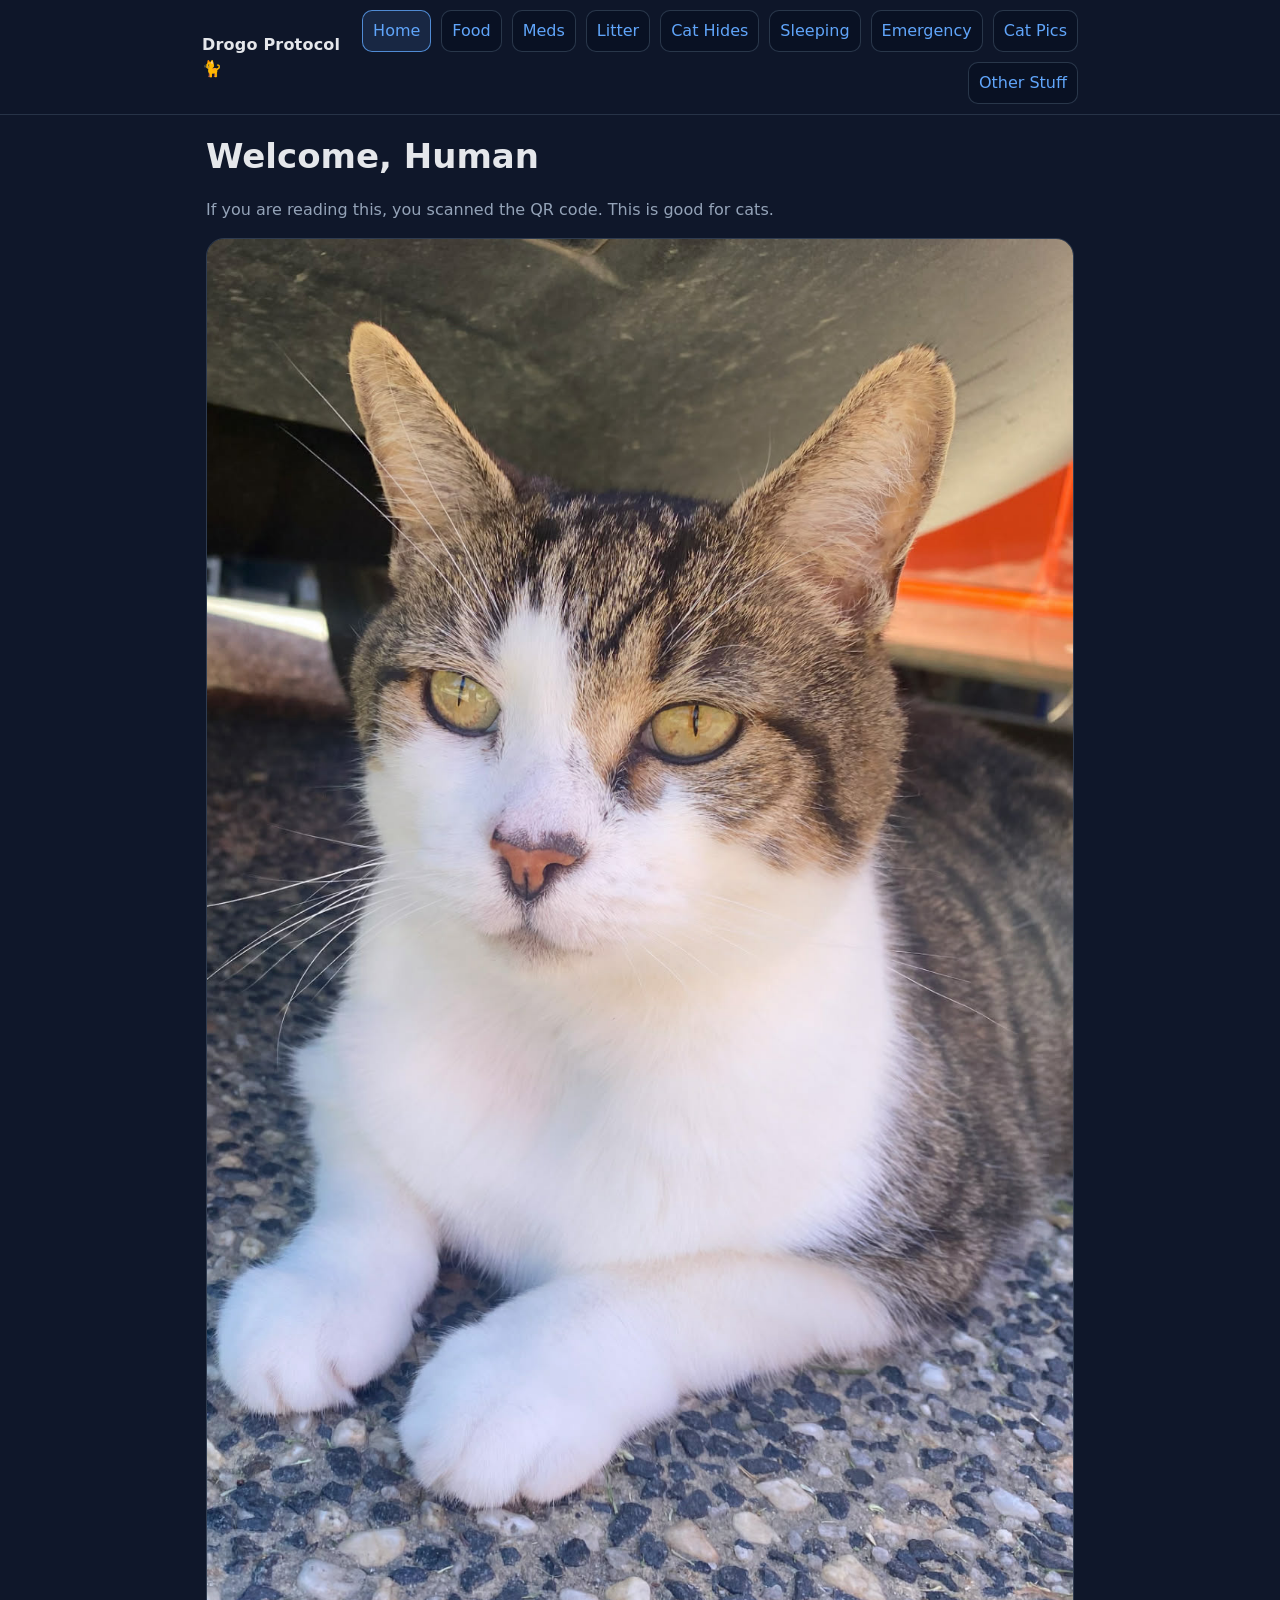
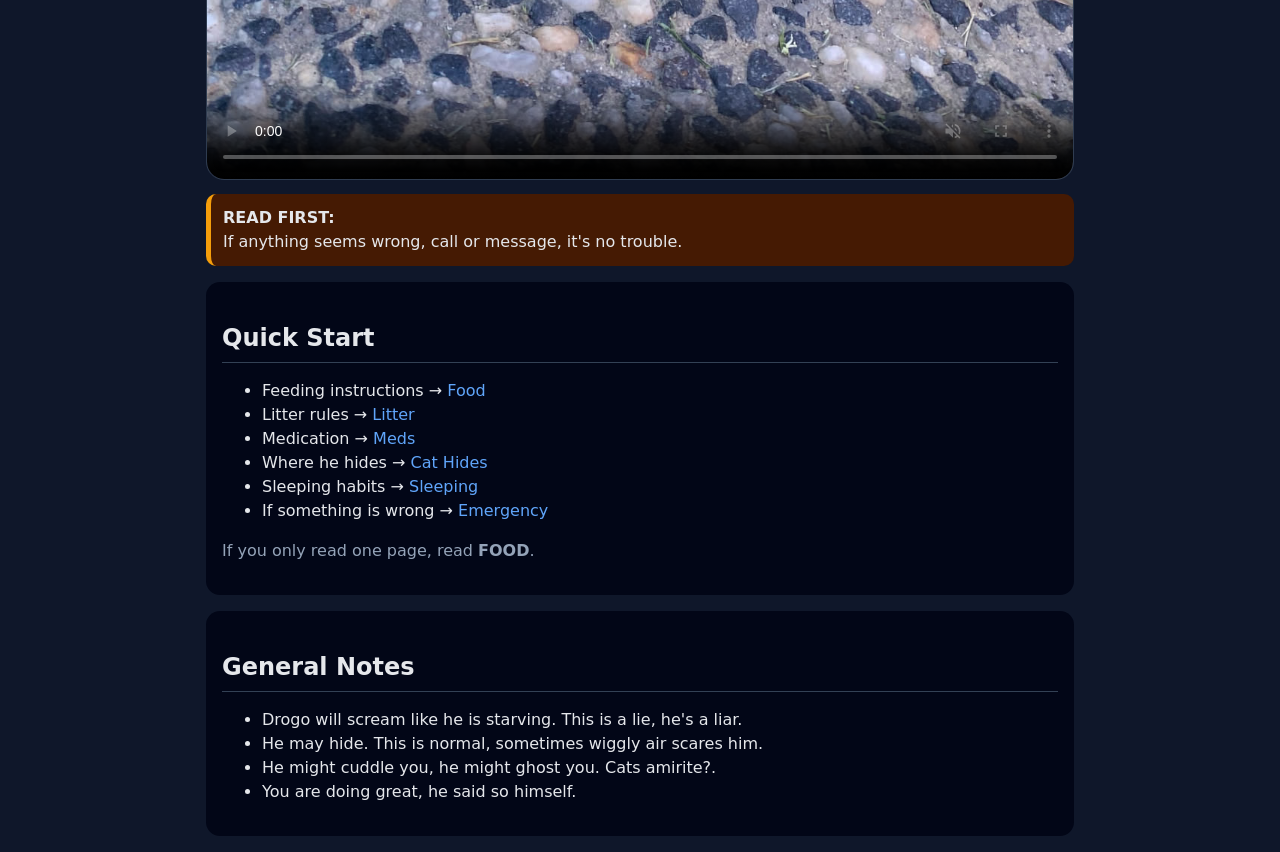
==== index.html @ e3fcbd88 "Initial site" ====
<!doctype html>
<html lang="en">
<head>
  <meta charset="utf-8">
  <title>Drogo Protocol 🐈</title>
  <meta name="viewport" content="width=device-width, initial-scale=1">

  <link rel="stylesheet" href="/assets/style.css">
</head>

<body>

  <!-- Navigation -->
  <div class="navwrap">
    <nav class="nav">
      <div class="brand">Drogo Protocol 🐈</div>
      <div class="menu">
        <a class="active" href="/">Home</a>
        <a href="/food/">Food</a>
        <a href="/meds/">Meds</a>
        <a href="/litter/">Litter</a>
        <a href="/cat-hides/">Cat Hides</a>
        <a href="/sleeping/">Sleeping</a>
        <a href="/emergency/">Emergency</a>
        <a href="/cat-pics/">Cat Pics</a>
        <a href="/other-stuff/">Other Stuff</a>
      </div>
    </nav>
  </div>

  <!-- Page content -->
  <div class="container">

    <h1>Welcome, Human</h1>
    <p class="muted">
      If you are reading this, you scanned the QR code.  
      This is good for cats.
    </p>

    <!-- Landing video -->
    <div class="heroVideo">
      <video
        controls
        playsinline
        muted
        autoplay
        loop
        preload="metadata"
        poster="/assets/drogo-poster.jpg">
        <source src="/assets/drogo.mp4" type="video/mp4">
        Your browser does not support the video tag.
      </video>
    </div>

    <!-- Read first -->
    <div class="warning">
      <strong>READ FIRST:</strong><br>
      If anything seems wrong, call or message, it's no trouble.
    </div>

    <!-- Quick start -->
    <div class="card">
      <h2>Quick Start</h2>
      <ul>
        <li>Feeding instructions → <a href="/food/">Food</a></li>
        <li>Litter rules → <a href="/litter/">Litter</a></li>
        <li>Medication → <a href="/meds/">Meds</a></li>
        <li>Where he hides → <a href="/cat-hides/">Cat Hides</a></li>
        <li>Sleeping habits → <a href="/sleeping/">Sleeping</a></li>
        <li>If something is wrong → <a href="/emergency/">Emergency</a></li>
      </ul>
      <p class="muted">
        If you only read one page, read <strong>FOOD</strong>.
      </p>
    </div>

    <!-- Tone / flavour -->
    <div class="card">
      <h2>General Notes</h2>
      <ul>
        <li>Drogo will scream like he is starving. This is a lie, he's a liar.</li>
        <li>He may hide. This is normal, sometimes wiggly air scares him.</li>
        <li>He might cuddle you, he might ghost you. Cats amirite?.</li>
        <li>You are doing great, he said so himself.</li>
      </ul>
    </div>

  </div>

</body>
</html>
---- assets/style.css ----
:root{
  --bg:#0f172a; --card:#020617; --text:#e5e7eb; --muted:#94a3b8;
  --line:#334155; --accent:#60a5fa; --warn:#f59e0b; --danger:#ef4444;
  --radius:14px;
}
*{box-sizing:border-box}
body{margin:0;font-family:system-ui,-apple-system,BlinkMacSystemFont,"Segoe UI",sans-serif;background:var(--bg);color:var(--text);line-height:1.5}
a{color:var(--accent);text-decoration:none}
a:hover{text-decoration:underline}
.container{max-width:900px;margin:auto;padding:16px}
.card{background:var(--card);border-radius:var(--radius);padding:16px;margin-top:16px}
h1{font-size:clamp(22px,4vw,34px);margin:0 0 6px}
h2{margin:22px 0 8px;border-bottom:1px solid var(--line);padding-bottom:6px}
.muted{color:var(--muted)}
.warning{background:#451a03;border-left:5px solid var(--warn);padding:12px;border-radius:10px;margin-top:14px}
.danger{background:#450a0a;border-left:5px solid var(--danger);padding:12px;border-radius:10px;margin-top:14px}

/* Nav */
.navwrap{position:sticky;top:0;z-index:50;background:rgba(15,23,42,.92);backdrop-filter:blur(8px);border-bottom:1px solid rgba(51,65,85,.7)}
.nav{max-width:900px;margin:auto;padding:10px 12px;display:flex;align-items:center;justify-content:space-between;gap:10px}
.brand{font-weight:800;letter-spacing:.2px}
.menu{display:flex;gap:10px;flex-wrap:wrap;justify-content:flex-end}
.menu a{padding:8px 10px;border-radius:10px;border:1px solid rgba(51,65,85,.8);background:rgba(2,6,23,.25)}
.menu a.active{border-color:rgba(96,165,250,.8);background:rgba(96,165,250,.12)}

/* Video */
.heroVideo{margin-top:14px;border-radius:18px;overflow:hidden;border:1px solid rgba(51,65,85,.9)}
.heroVideo video{width:100%;height:auto;display:block}
.small{font-size:.9em}
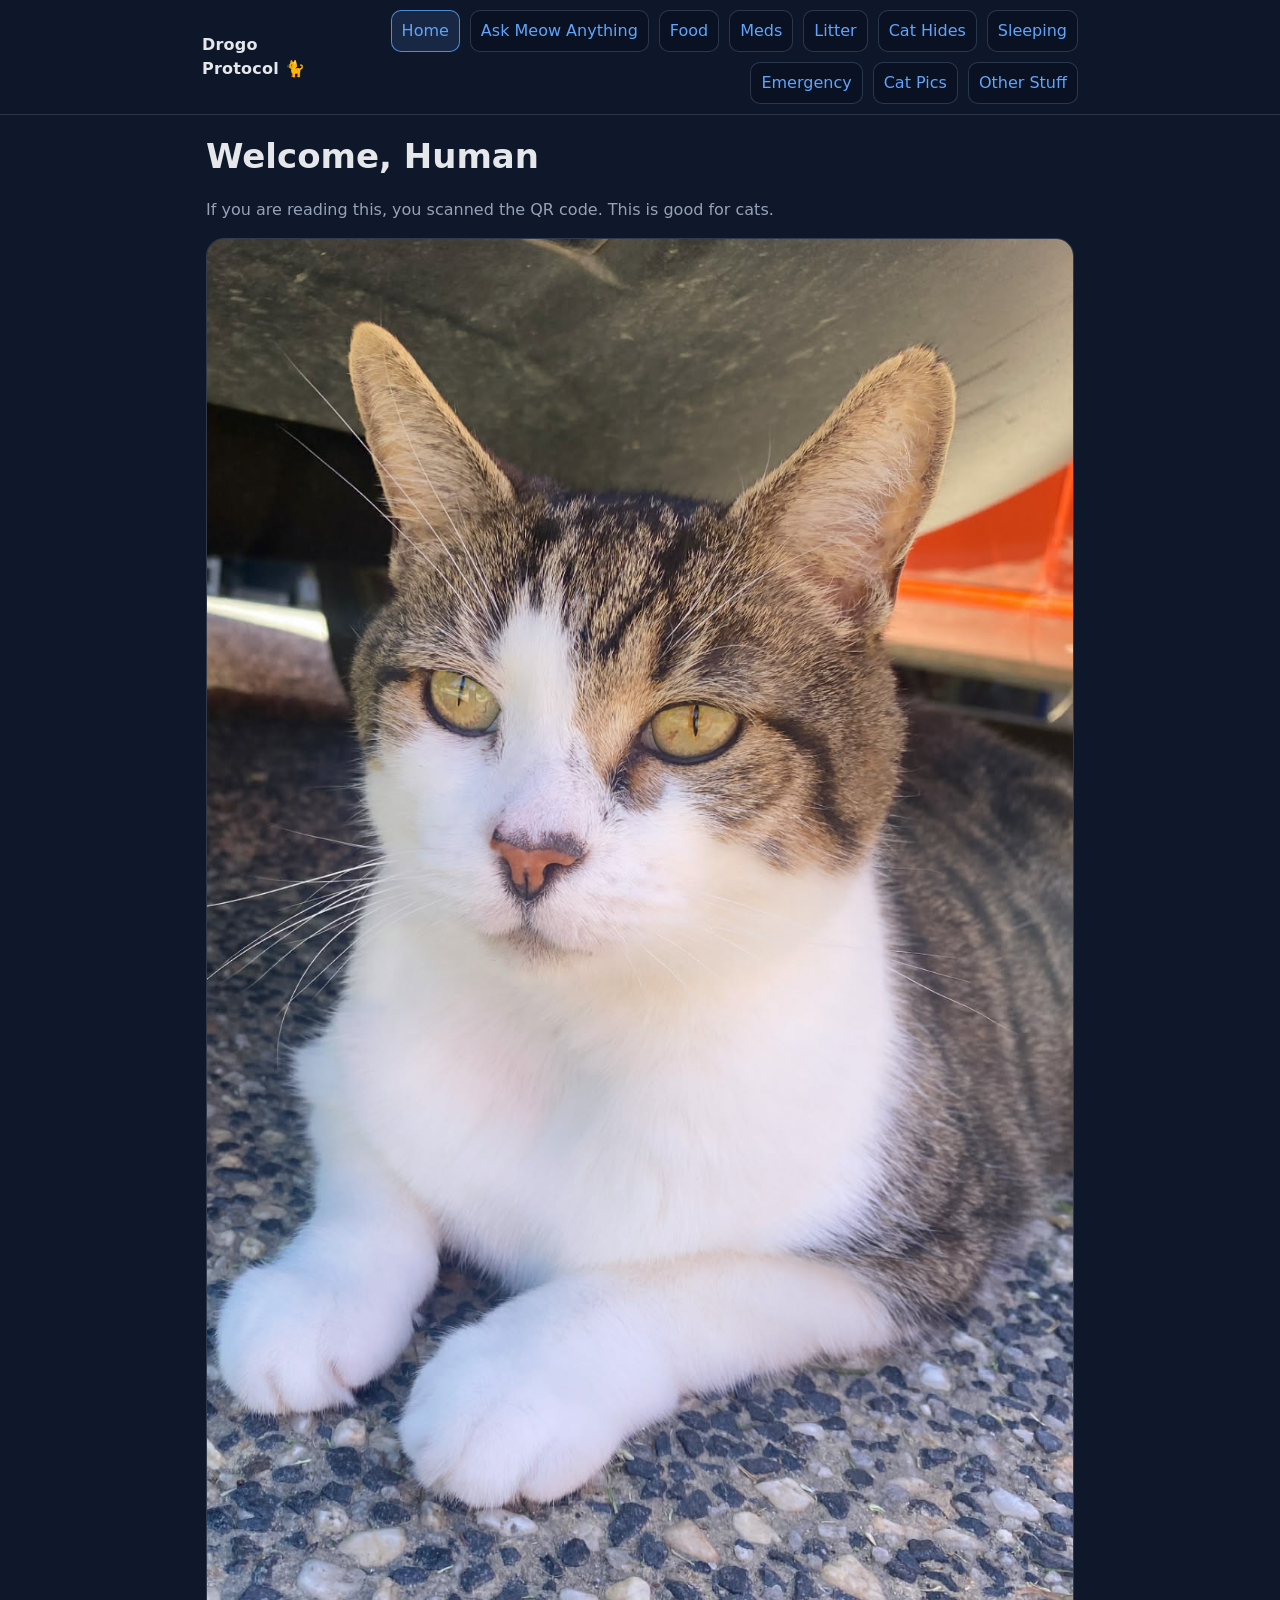
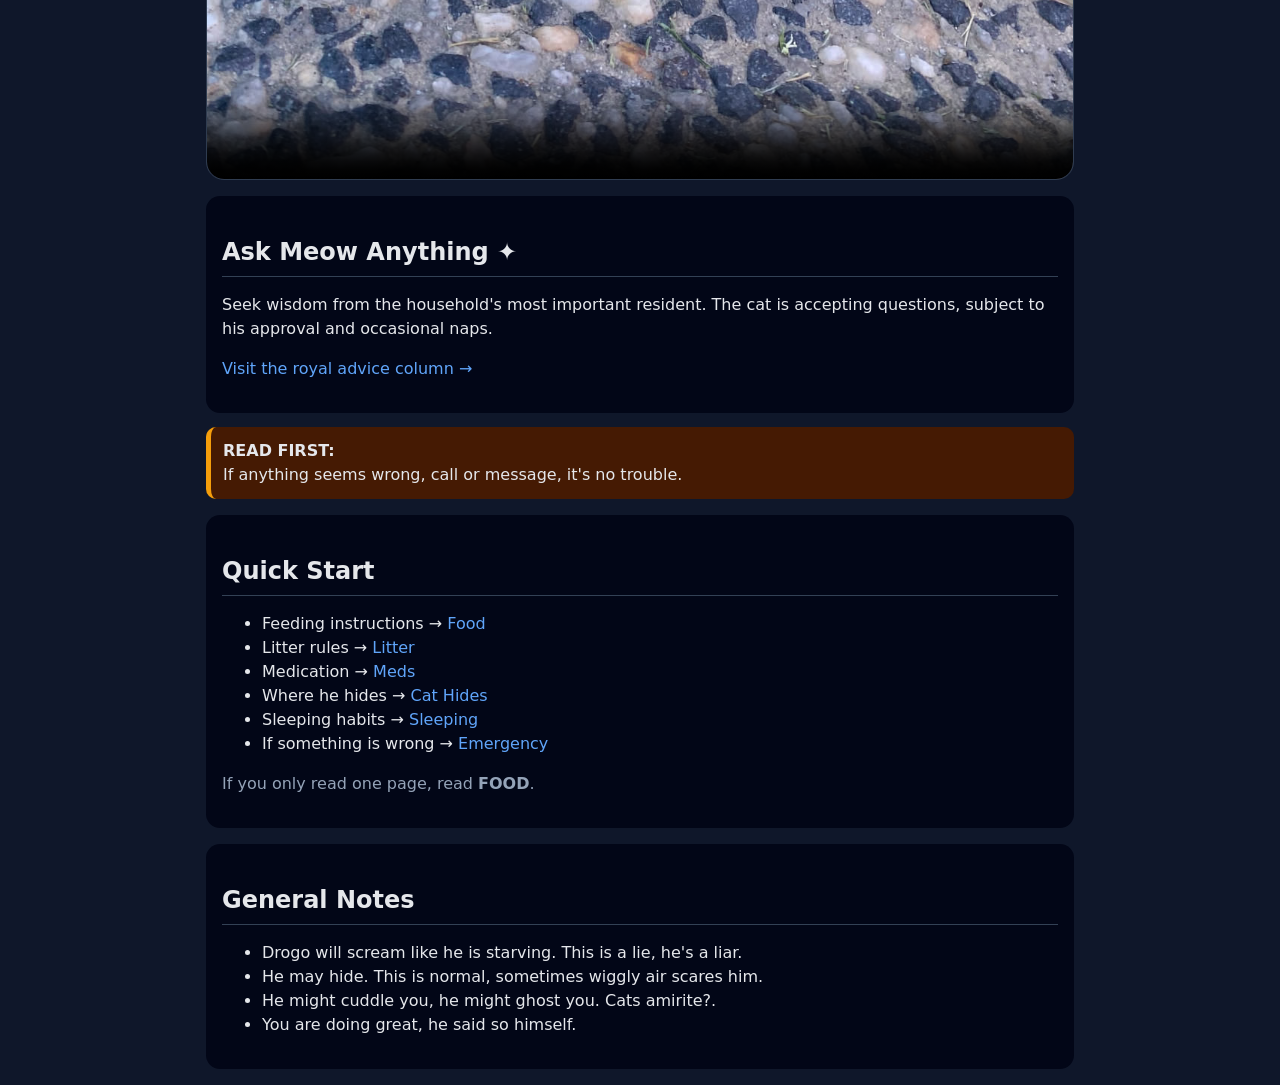
==== commit 79430a99: "Add Ask Meow Anything public board, moderation UI and scoped CSP" ====
--- a/index.html
+++ b/index.html
@@ -16,6 +16,7 @@
       <div class="brand">Drogo Protocol 🐈</div>
       <div class="menu">
         <a class="active" href="/">Home</a>
+        <a href="/ask-meow-anything/">Ask Meow Anything</a>
         <a href="/food/">Food</a>
         <a href="/meds/">Meds</a>
         <a href="/litter/">Litter</a>
@@ -33,7 +34,7 @@
 
     <h1>Welcome, Human</h1>
     <p class="muted">
-      If you are reading this, you scanned the QR code.  
+      If you are reading this, you scanned the QR code.
       This is good for cats.
     </p>
 
@@ -50,6 +51,12 @@
         <source src="/assets/drogo.mp4" type="video/mp4">
         Your browser does not support the video tag.
       </video>
+    </div>
+
+    <div class="card">
+      <h2>Ask Meow Anything ✦</h2>
+      <p>Seek wisdom from the household's most important resident. The cat is accepting questions, subject to his approval and occasional naps.</p>
+      <p><a href="/ask-meow-anything/">Visit the royal advice column →</a></p>
     </div>
 
     <!-- Read first -->
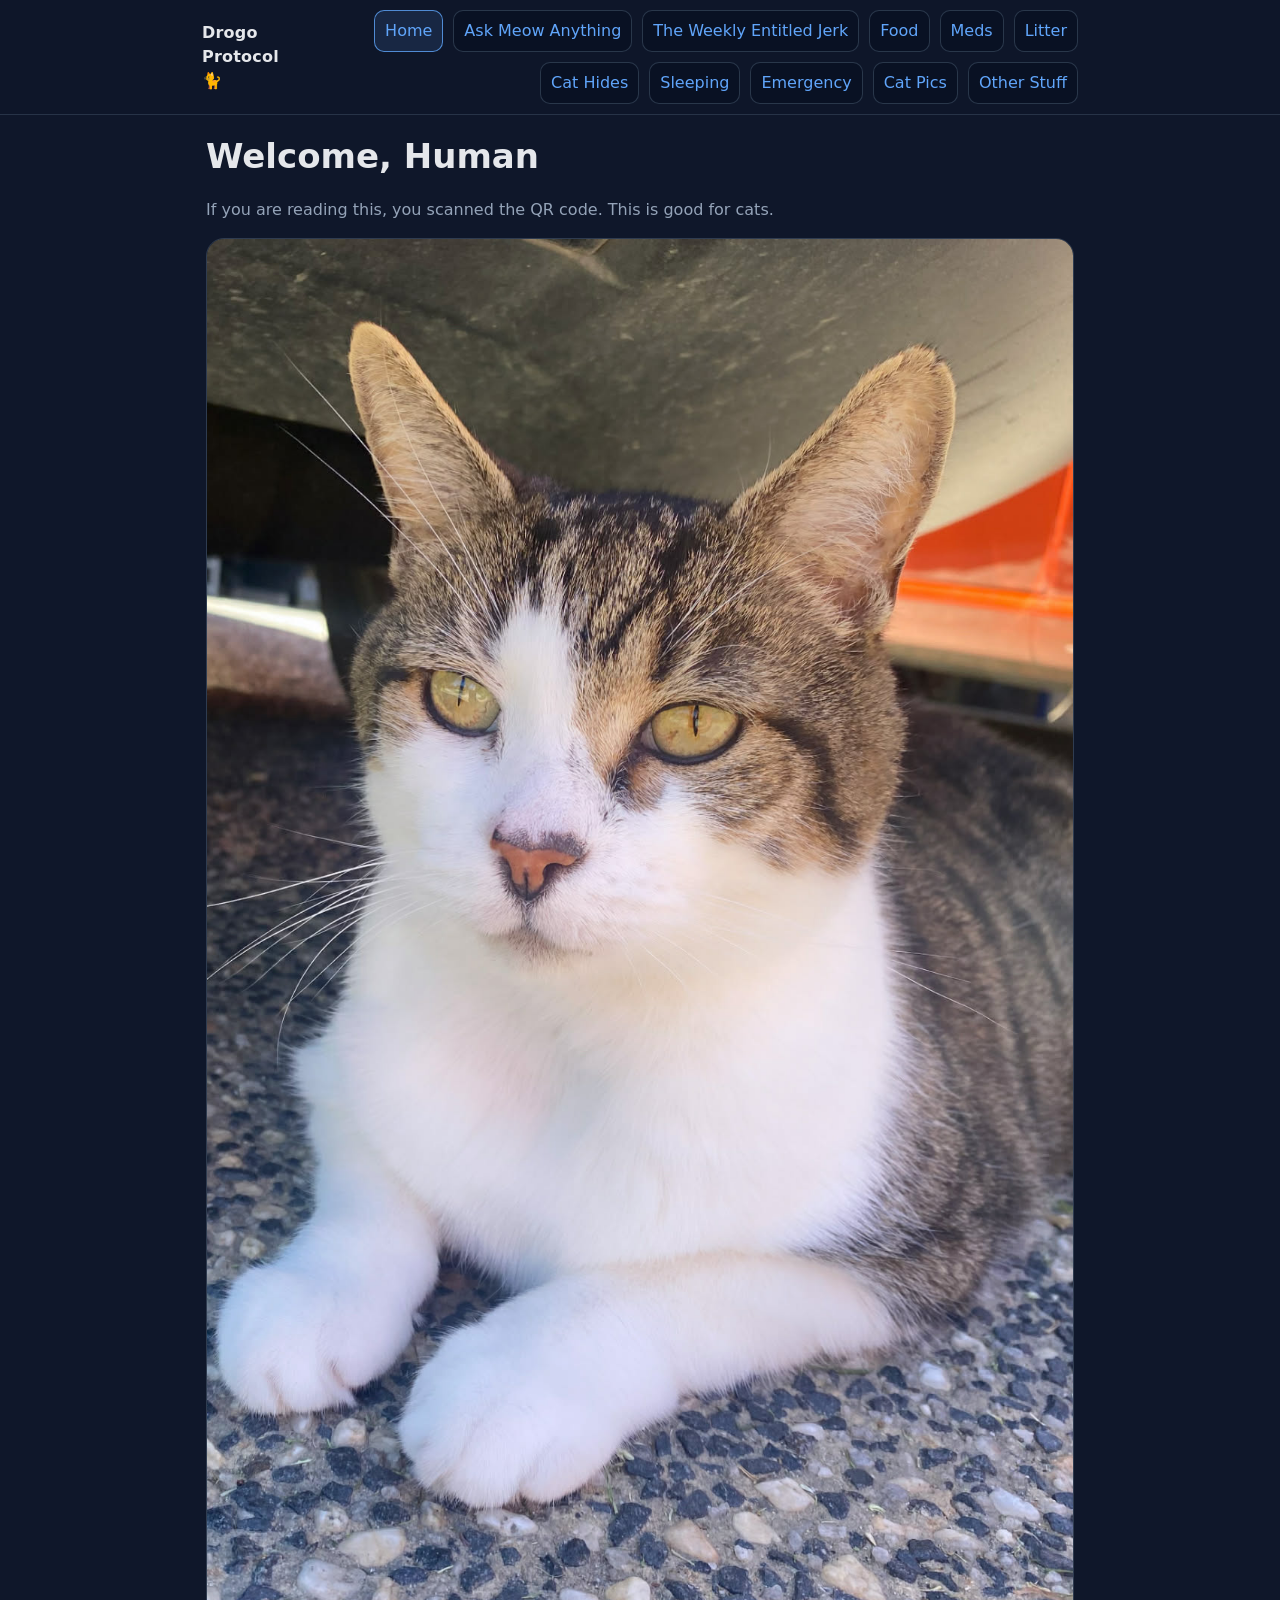
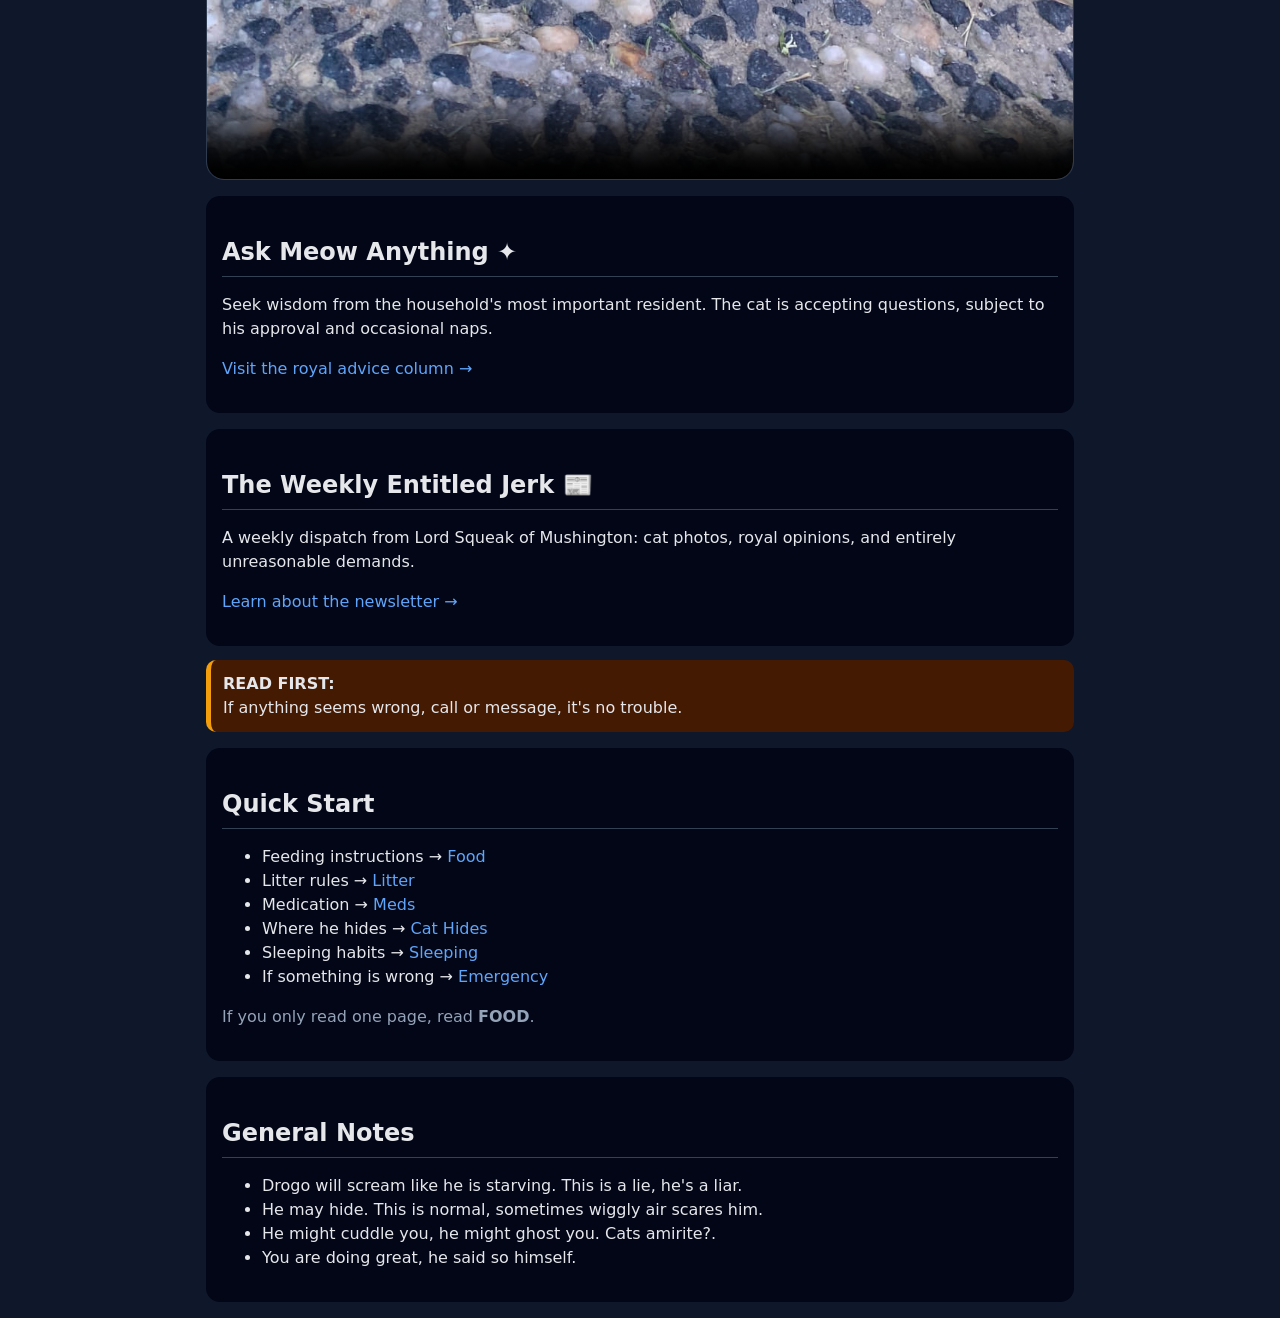
==== commit e2a90c0e: "Add The Weekly Entitled Jerk newsletter landing and Brevo opt-in integration slot" ====
--- a/index.html
+++ b/index.html
@@ -17,6 +17,7 @@
       <div class="menu">
         <a class="active" href="/">Home</a>
         <a href="/ask-meow-anything/">Ask Meow Anything</a>
+        <a href="/weekly-entitled-jerk/">The Weekly Entitled Jerk</a>
         <a href="/food/">Food</a>
         <a href="/meds/">Meds</a>
         <a href="/litter/">Litter</a>
@@ -59,6 +60,12 @@
       <p><a href="/ask-meow-anything/">Visit the royal advice column →</a></p>
     </div>
 
+    <div class="card">
+      <h2>The Weekly Entitled Jerk 📰</h2>
+      <p>A weekly dispatch from Lord Squeak of Mushington: cat photos, royal opinions, and entirely unreasonable demands.</p>
+      <p><a href="/weekly-entitled-jerk/">Learn about the newsletter →</a></p>
+    </div>
+
     <!-- Read first -->
     <div class="warning">
       <strong>READ FIRST:</strong><br>
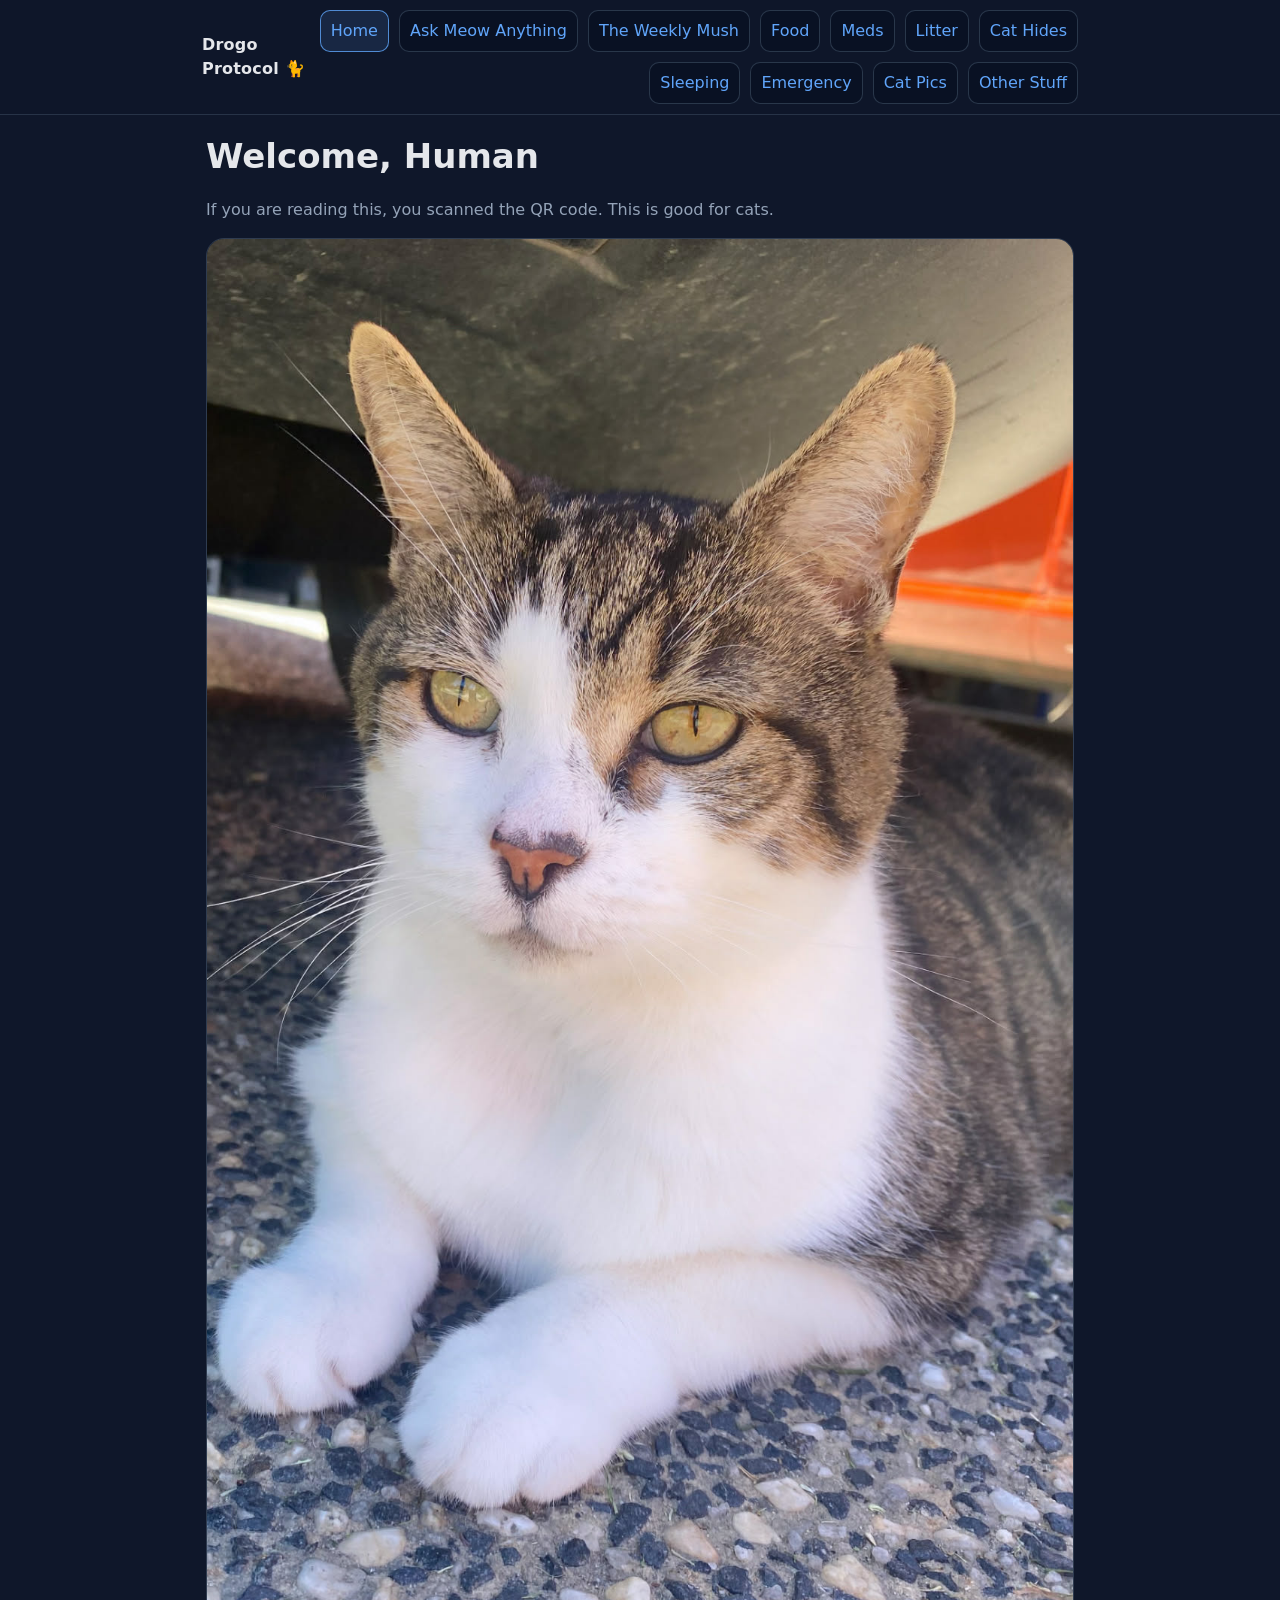
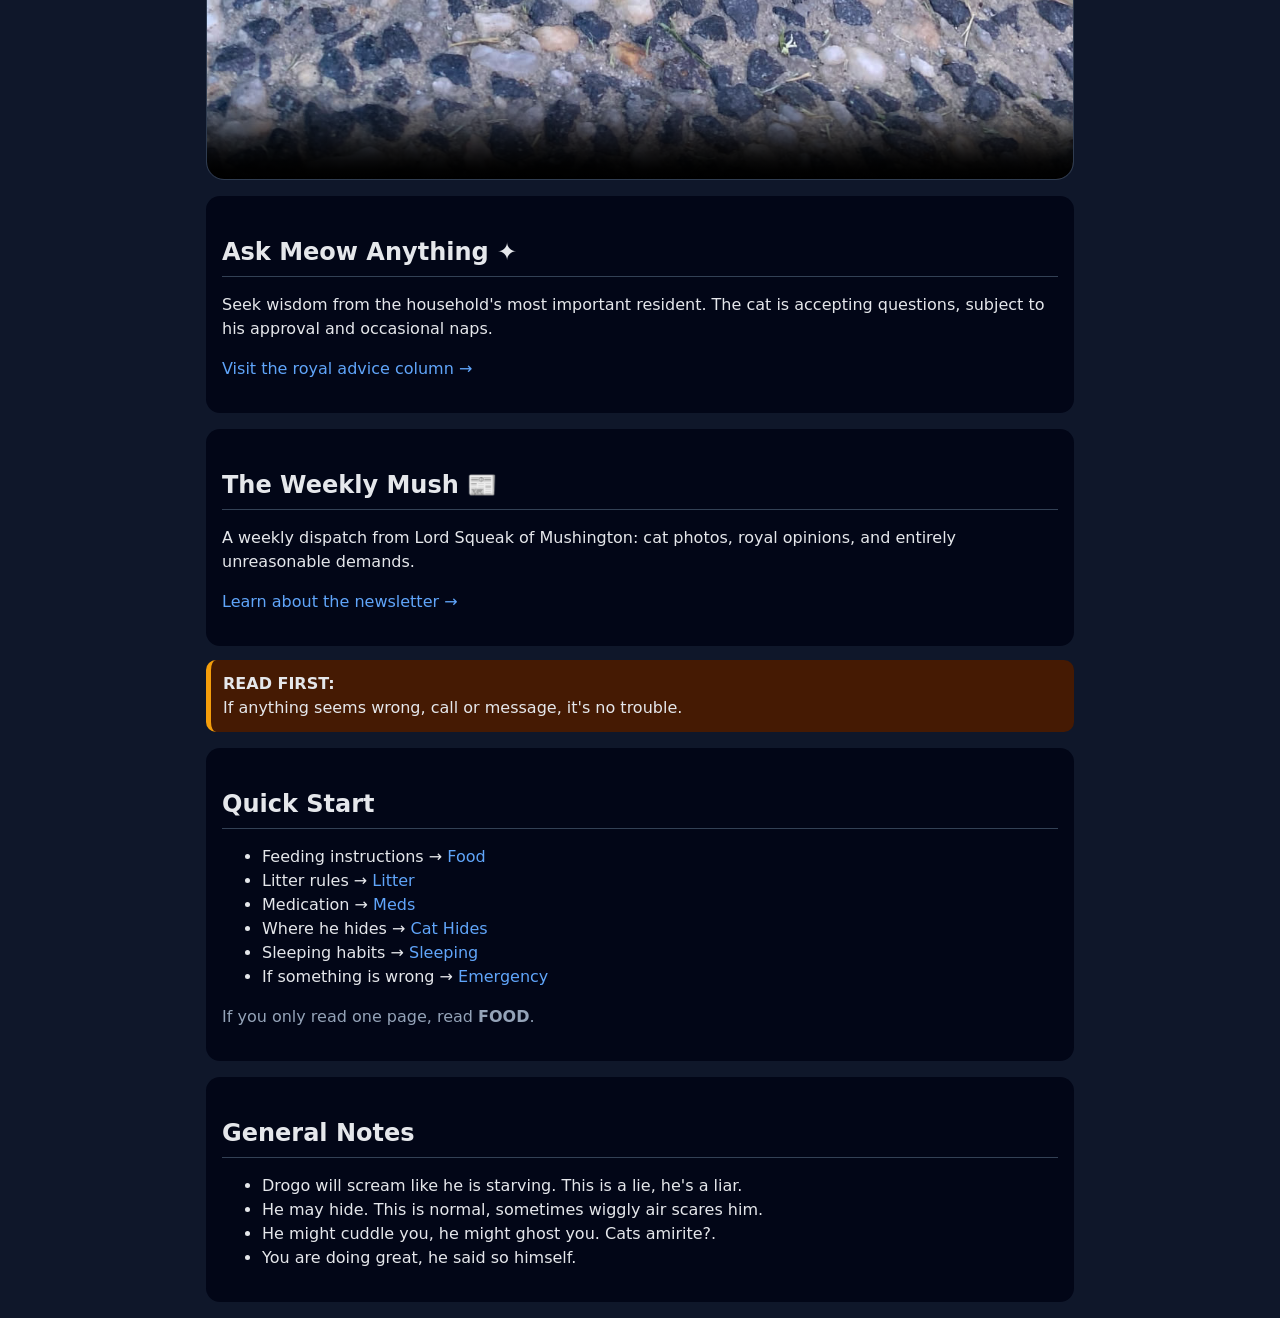
==== commit 059bc83f: "Rename Drogo newsletter to The Weekly Mush" ====
--- a/index.html
+++ b/index.html
@@ -17,7 +17,7 @@
       <div class="menu">
         <a class="active" href="/">Home</a>
         <a href="/ask-meow-anything/">Ask Meow Anything</a>
-        <a href="/weekly-entitled-jerk/">The Weekly Entitled Jerk</a>
+        <a href="/weekly-mush/">The Weekly Mush</a>
         <a href="/food/">Food</a>
         <a href="/meds/">Meds</a>
         <a href="/litter/">Litter</a>
@@ -61,9 +61,9 @@
     </div>
 
     <div class="card">
-      <h2>The Weekly Entitled Jerk 📰</h2>
+      <h2>The Weekly Mush 📰</h2>
       <p>A weekly dispatch from Lord Squeak of Mushington: cat photos, royal opinions, and entirely unreasonable demands.</p>
-      <p><a href="/weekly-entitled-jerk/">Learn about the newsletter →</a></p>
+      <p><a href="/weekly-mush/">Learn about the newsletter →</a></p>
     </div>
 
     <!-- Read first -->
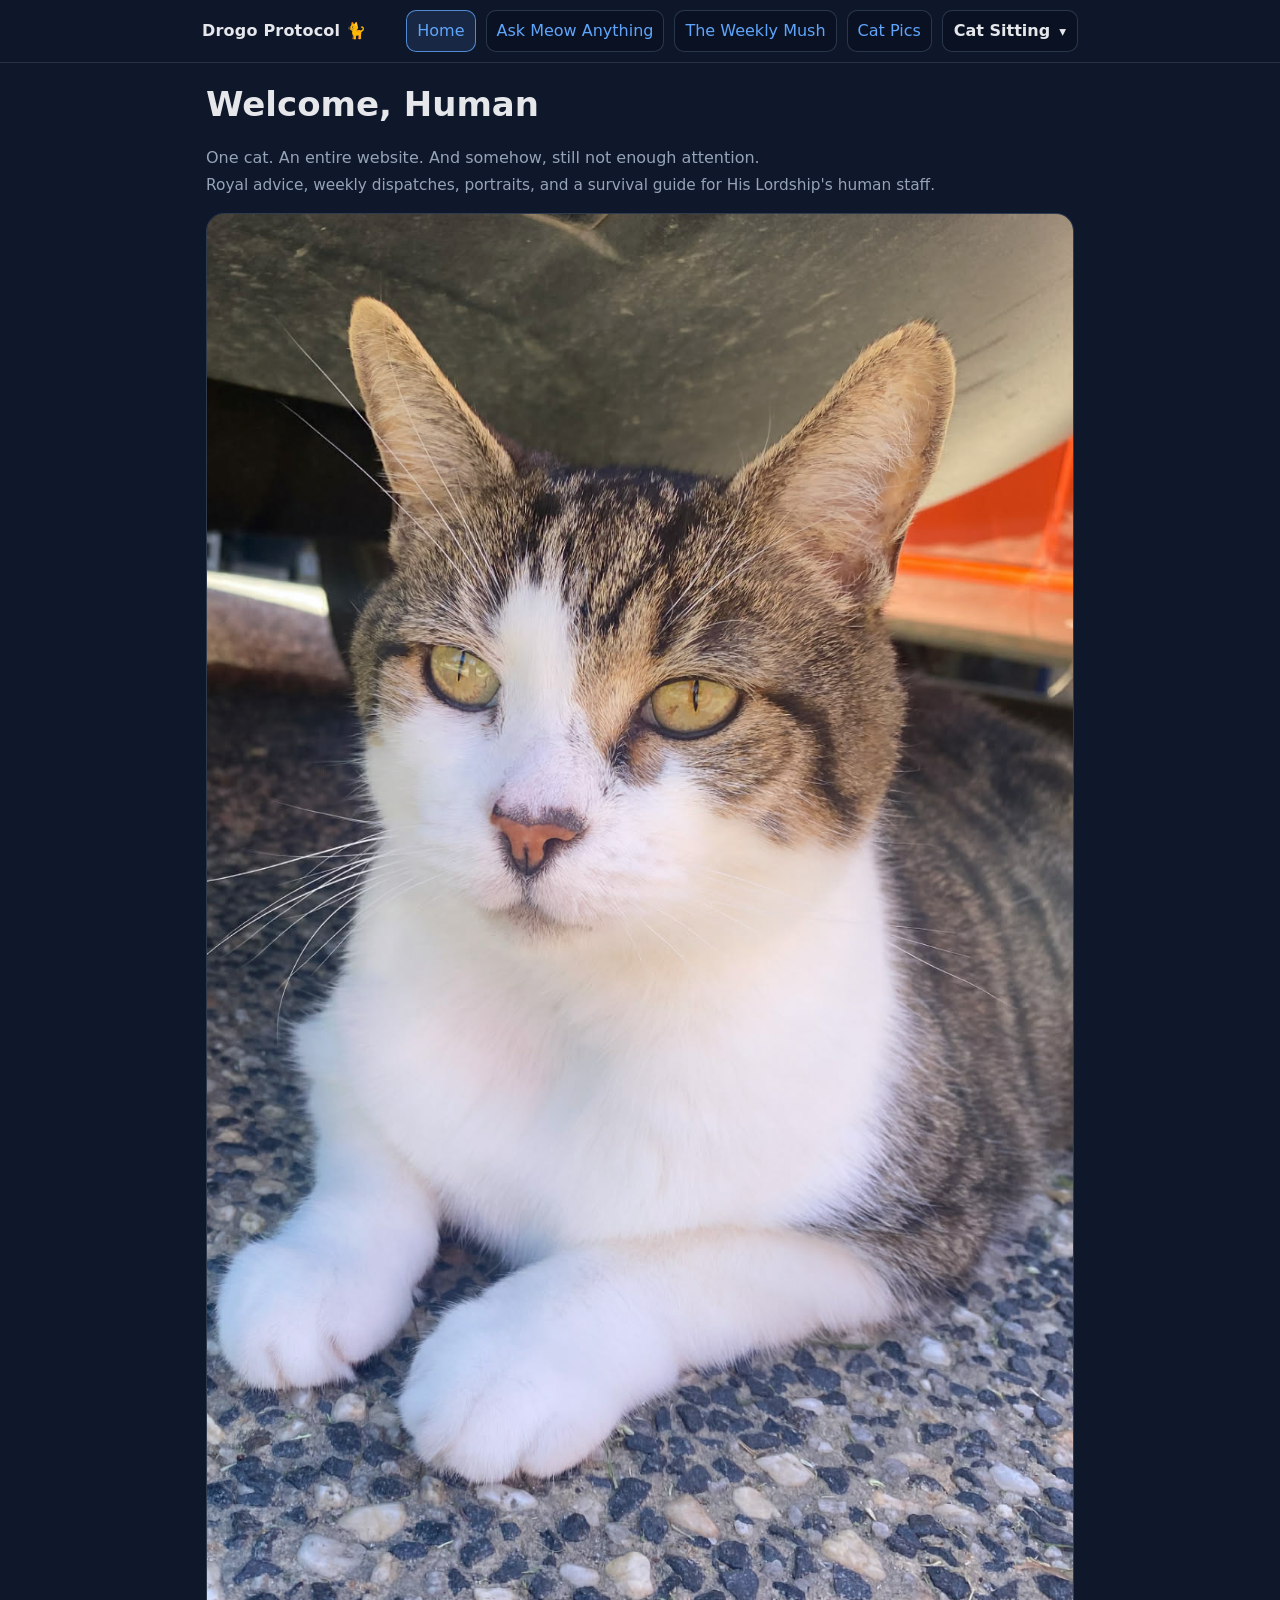
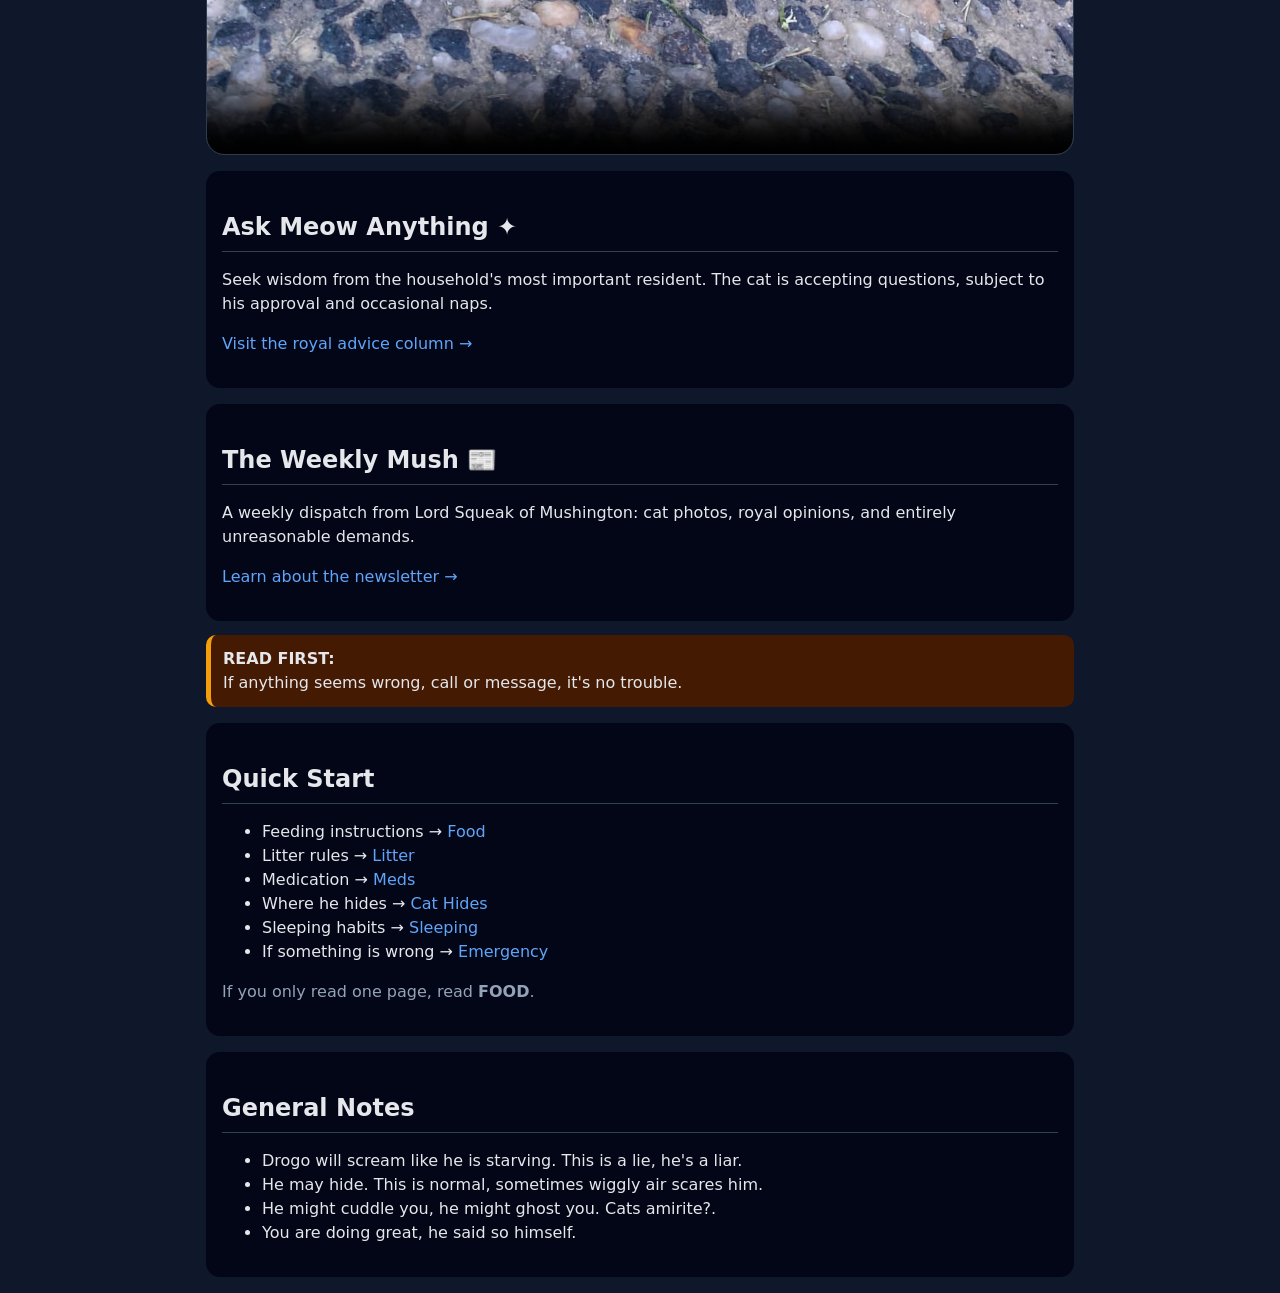
==== commit ed35bfa7: "Group sitter guidance under a responsive Cat Sitting dropdown and refresh home introduction" ====
--- a/index.html
+++ b/index.html
@@ -5,29 +5,38 @@
   <title>Drogo Protocol 🐈</title>
   <meta name="viewport" content="width=device-width, initial-scale=1">
 
-  <link rel="stylesheet" href="/assets/style.css">
+  <link rel="stylesheet" href="/assets/style.css?v=sitter-nav-1">
+  <script src="/assets/site-nav.js?v=sitter-nav-1" defer></script>
 </head>
 
 <body>
 
   <!-- Navigation -->
   <div class="navwrap">
-    <nav class="nav">
-      <div class="brand">Drogo Protocol 🐈</div>
-      <div class="menu">
-        <a class="active" href="/">Home</a>
-        <a href="/ask-meow-anything/">Ask Meow Anything</a>
-        <a href="/weekly-mush/">The Weekly Mush</a>
-        <a href="/food/">Food</a>
-        <a href="/meds/">Meds</a>
-        <a href="/litter/">Litter</a>
-        <a href="/cat-hides/">Cat Hides</a>
-        <a href="/sleeping/">Sleeping</a>
-        <a href="/emergency/">Emergency</a>
-        <a href="/cat-pics/">Cat Pics</a>
-        <a href="/other-stuff/">Other Stuff</a>
-      </div>
-    </nav>
+    <nav class="nav" aria-label="Main navigation">
+  <div class="brand">Drogo Protocol 🐈</div>
+  <button type="button" class="nav-toggle" aria-controls="primary-navigation" aria-expanded="false" aria-label="Toggle main navigation">
+    <span aria-hidden="true">☰</span> Menu
+  </button>
+  <div class="menu" id="primary-navigation">
+      <a href="/" class="active" aria-current="page">Home</a>
+      <a href="/ask-meow-anything/">Ask Meow Anything</a>
+      <a href="/weekly-mush/">The Weekly Mush</a>
+      <a href="/cat-pics/">Cat Pics</a>
+      <details class="sitter-dropdown">
+        <summary>Cat Sitting <span class="sitter-chevron" aria-hidden="true">▾</span></summary>
+        <div class="sitter-dropdown-links">
+          <a href="/food/">Food</a>
+          <a href="/meds/">Medication</a>
+          <a href="/litter/">Litter</a>
+          <a href="/cat-hides/">Cat Hides</a>
+          <a href="/sleeping/">Sleeping</a>
+          <a href="/emergency/">Emergency</a>
+          <a href="/other-stuff/">Other Stuff</a>
+        </div>
+      </details>
+  </div>
+</nav>
   </div>
 
   <!-- Page content -->
@@ -35,8 +44,8 @@
 
     <h1>Welcome, Human</h1>
     <p class="muted">
-      If you are reading this, you scanned the QR code.
-      This is good for cats.
+      One cat. An entire website. And somehow, still not enough attention.
+      <span class="home-intro-subtitle">Royal advice, weekly dispatches, portraits, and a survival guide for His Lordship's human staff.</span>
     </p>
 
     <!-- Landing video -->
--- a/assets/style.css
+++ b/assets/style.css
@@ -27,3 +27,69 @@
 .heroVideo{margin-top:14px;border-radius:18px;overflow:hidden;border:1px solid rgba(51,65,85,.9)}
 .heroVideo video{width:100%;height:auto;display:block}
 .small{font-size:.9em}
+
+/* Consistent primary navigation, compact on phones. */
+.nav-toggle{display:none;align-items:center;justify-content:center;gap:8px;border:1px solid var(--line);border-radius:10px;color:var(--text);background:rgba(2,6,23,.55);font:inherit;font-weight:700;cursor:pointer;padding:8px 12px}
+.nav-toggle:focus-visible,.menu a:focus-visible{outline:2px solid var(--accent);outline-offset:3px}
+.menu a[aria-current="page"]{border-color:rgba(96,165,250,.8);background:rgba(96,165,250,.12)}
+@media(max-width:760px){
+  .nav{flex-wrap:wrap;gap:8px;padding:10px 12px}
+  .brand{flex:1;min-width:0}
+  .navwrap.nav-ready .nav-toggle{display:inline-flex}
+  .nav .menu{width:100%;flex:0 0 100%;display:flex;flex-direction:column;align-items:stretch;justify-content:flex-start;gap:4px;max-height:65vh;overflow-y:auto;overscroll-behavior:contain}
+  .navwrap.nav-ready .menu:not(.is-open){display:none}
+  .nav .menu a{display:block;text-align:left;padding:9px 12px}
+}
+
+/* Only inserted by JavaScript after Cloudflare Access confirms staff access. */
+.staff-shortcuts{position:fixed;right:16px;bottom:16px;z-index:90;color:var(--text);font:inherit}
+.staff-shortcuts summary{list-style:none;cursor:pointer;user-select:none;padding:11px 16px;background:#173354;color:#f8fafc;border:1px solid #60a5fa;border-radius:12px;font-weight:750;box-shadow:0 8px 28px rgba(0,0,0,.42)}
+.staff-shortcuts summary::-webkit-details-marker{display:none}
+.staff-shortcuts summary:hover,.staff-shortcuts[open] summary{background:#22517a}
+.staff-shortcuts summary:focus-visible,.staff-shortcuts a:focus-visible{outline:3px solid #93c5fd;outline-offset:3px}
+.staff-shortcuts-links{position:absolute;bottom:calc(100% + 9px);right:0;min-width:215px;display:flex;flex-direction:column;gap:4px;padding:8px;border-radius:12px;border:1px solid var(--line);background:#111e35;box-shadow:0 10px 36px rgba(0,0,0,.55)}
+.staff-shortcuts-links a{display:block;padding:10px 12px;border-radius:8px;color:#e5e7eb}
+.staff-shortcuts-links a:hover,.staff-shortcuts-links a[aria-current="page"]{background:#244768;text-decoration:none}
+@media(max-width:420px){.staff-shortcuts{right:12px;bottom:12px}.staff-shortcuts summary{padding:9px 12px}.staff-shortcuts-links{min-width:210px}}
+
+/* Cat Sitting dropdown. Native <details> remains usable without JavaScript. */
+.menu .sitter-dropdown{position:relative;min-width:0}
+.menu .sitter-dropdown summary{
+ list-style:none;display:flex;align-items:center;justify-content:space-between;gap:9px;
+ padding:8px 11px;border-radius:10px;border:1px solid rgba(51,65,85,.8);
+ background:rgba(2,6,23,.25);color:var(--text);cursor:pointer;font-weight:650;user-select:none
+}
+.menu .sitter-dropdown summary::-webkit-details-marker{display:none}
+.menu .sitter-dropdown summary:hover,.menu .sitter-dropdown[open] summary{
+ border-color:rgba(96,165,250,.75);background:#1a3150
+}
+.menu .sitter-dropdown.is-current summary{
+ border-color:rgba(96,165,250,.8);background:rgba(96,165,250,.12)
+}
+.menu .sitter-dropdown summary:focus-visible{
+ outline:2px solid var(--accent);outline-offset:3px
+}
+.sitter-chevron{display:inline-block;transition:transform .16s ease;font-size:.85em}
+.sitter-dropdown[open] .sitter-chevron{transform:rotate(180deg)}
+.sitter-dropdown-links{
+ position:absolute;z-index:70;right:0;top:calc(100% + 7px);
+ display:flex;flex-direction:column;gap:4px;min-width:210px;
+ max-height:min(70vh,460px);overflow-y:auto;
+ padding:9px;background:#101c30;border:1px solid #435675;border-radius:12px;
+ box-shadow:0 14px 32px rgba(0,0,0,.5)
+}
+.menu .sitter-dropdown-links a{display:block;white-space:nowrap;padding:9px 12px;border:0;background:transparent}
+.menu .sitter-dropdown-links a:hover,.menu .sitter-dropdown-links a.active{
+ background:#254263;text-decoration:none
+}
+.home-intro-subtitle{display:block;margin-top:4px;font-size:.96em}
+@media(max-width:760px){
+ .nav .menu .sitter-dropdown{width:100%}
+ .nav .menu .sitter-dropdown summary{padding:10px 12px}
+ .nav .menu .sitter-dropdown-links{
+  position:static;min-width:0;max-height:none;overflow:visible;box-shadow:none;
+  margin:5px 0 2px 12px;padding:5px 0 5px 8px;background:transparent;
+  border:0;border-left:2px solid #536b89;border-radius:0
+ }
+ .nav .menu .sitter-dropdown-links a{white-space:normal;padding:9px 12px}
+}
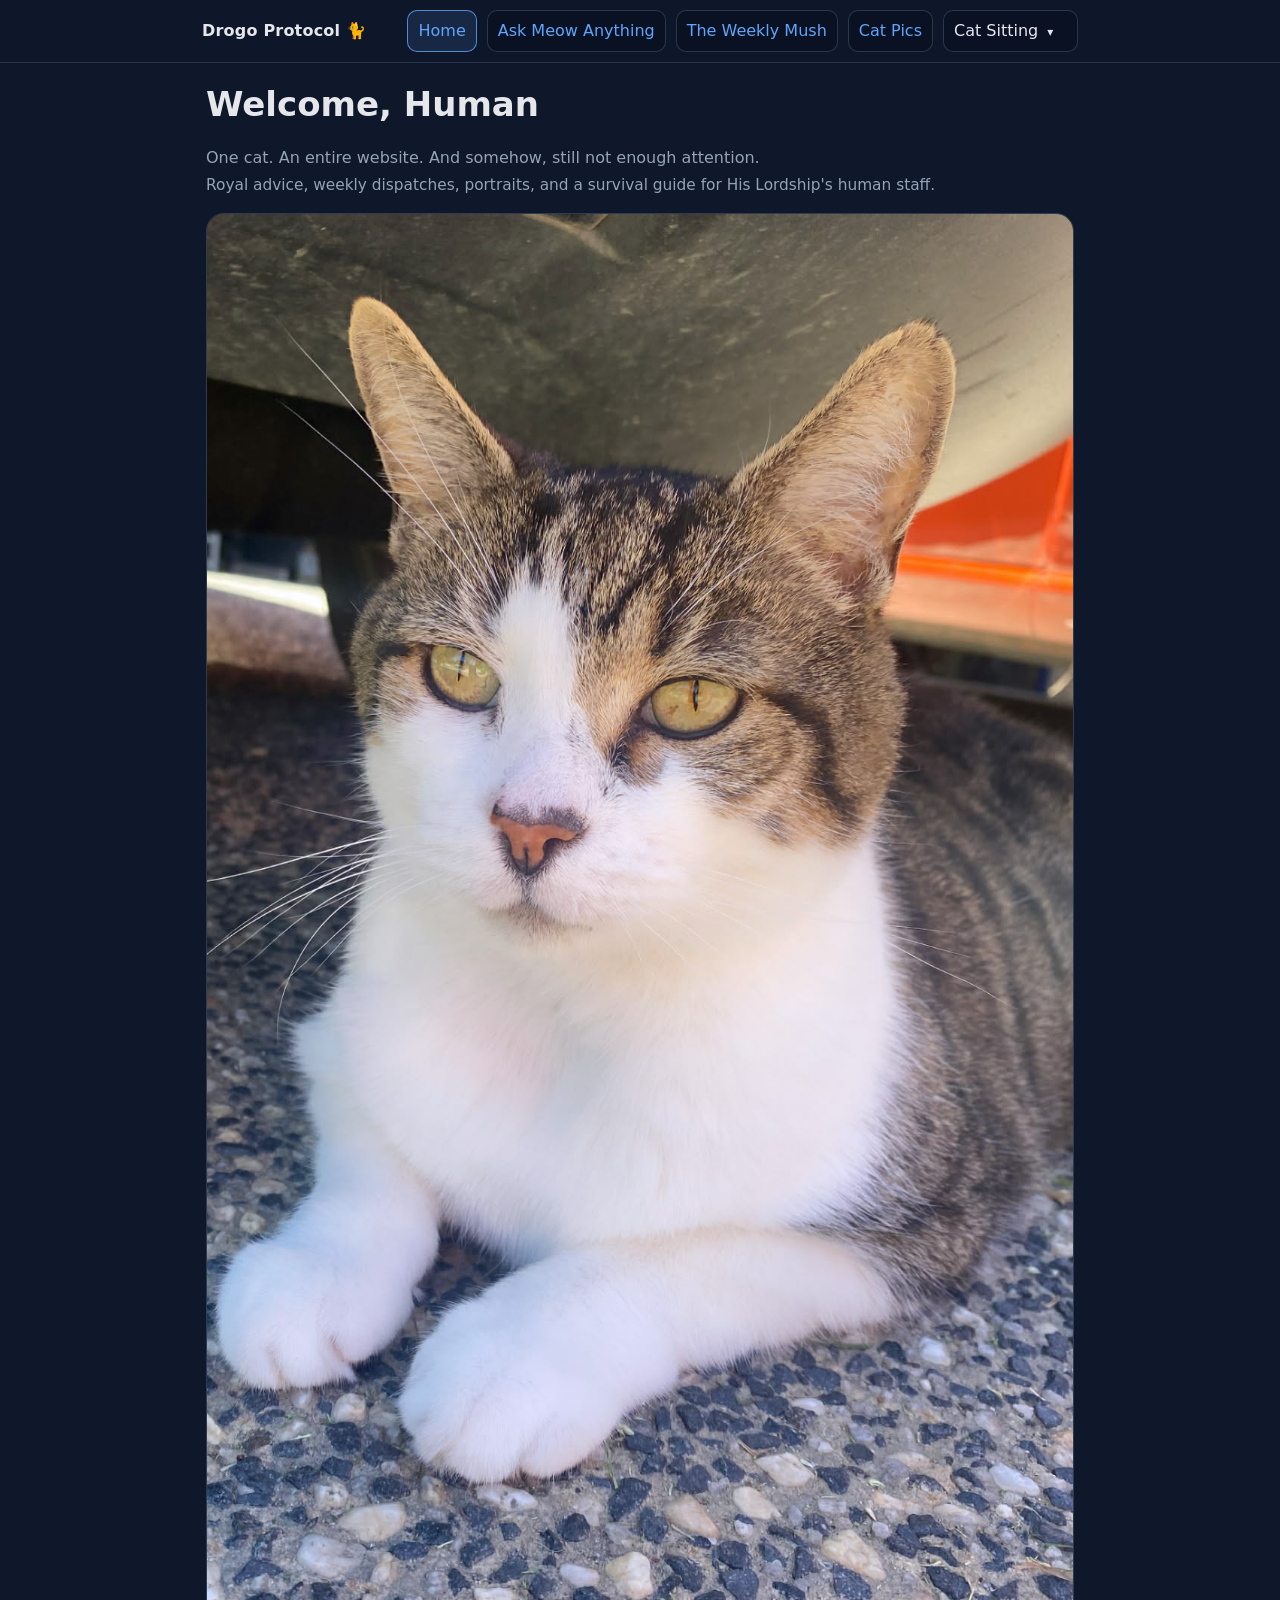
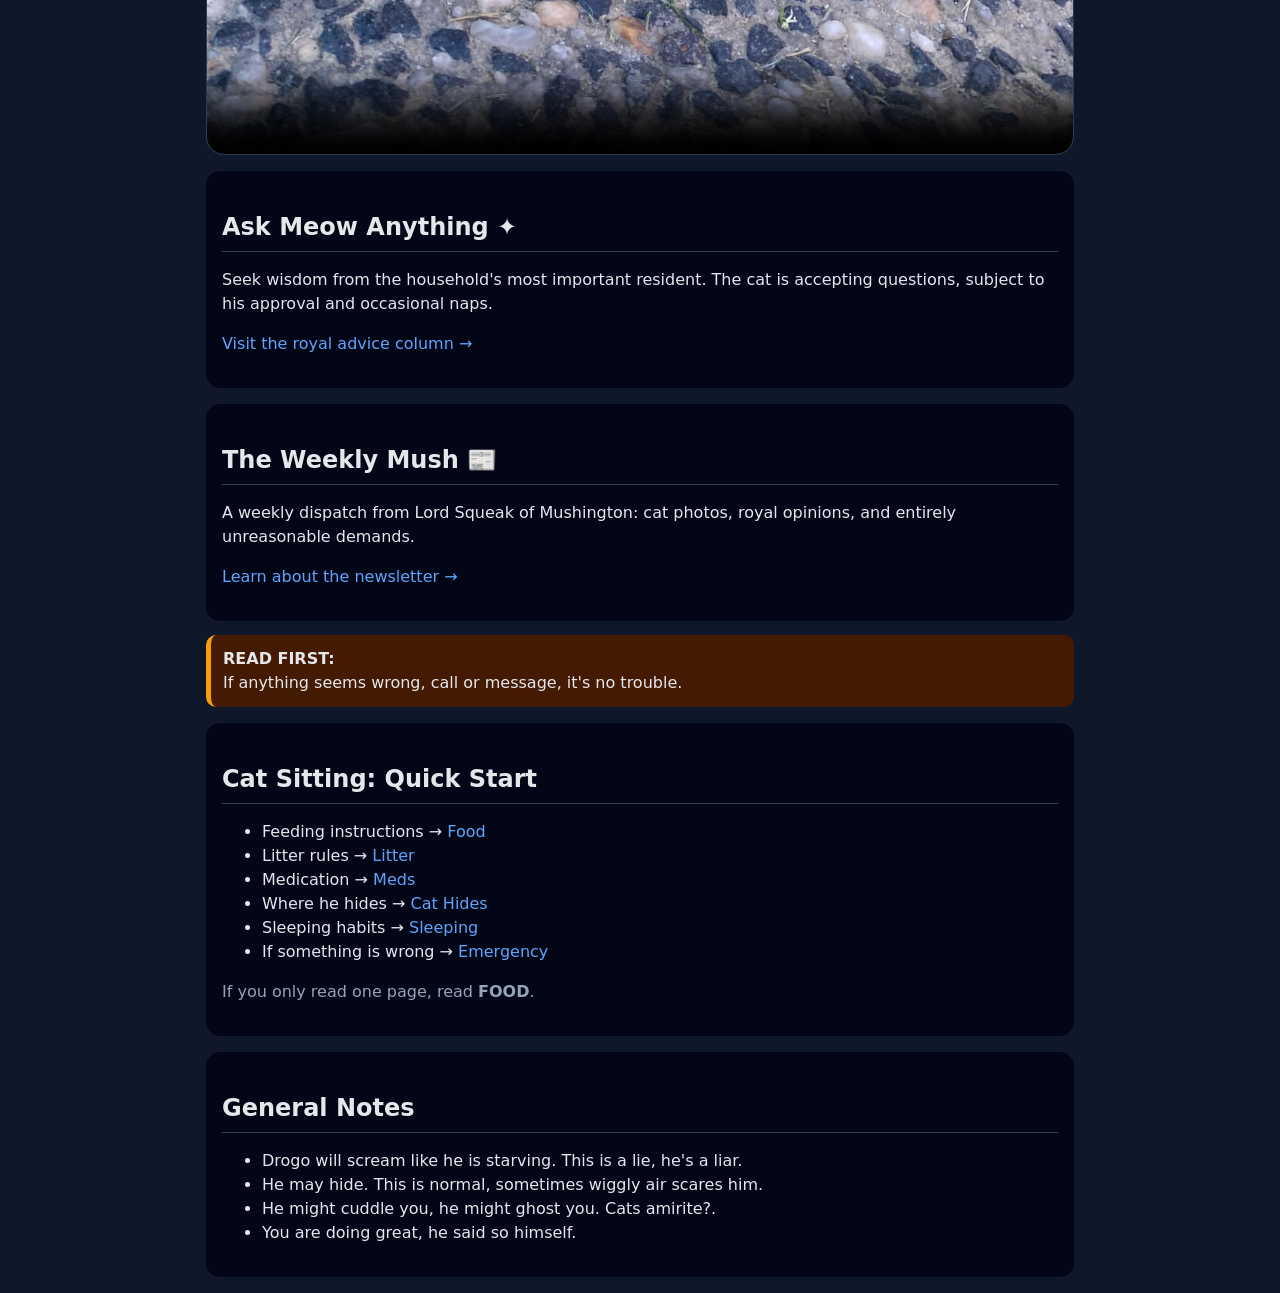
==== commit 5b9380d2: "Group cat-care pages into Cat Sitting dropdown and refresh homepage introduction" ====
--- a/index.html
+++ b/index.html
@@ -23,17 +23,19 @@
       <a href="/ask-meow-anything/">Ask Meow Anything</a>
       <a href="/weekly-mush/">The Weekly Mush</a>
       <a href="/cat-pics/">Cat Pics</a>
-      <details class="sitter-dropdown">
-        <summary>Cat Sitting <span class="sitter-chevron" aria-hidden="true">▾</span></summary>
-        <div class="sitter-dropdown-links">
+      <details class="nav-submenu">
+        <summary>Cat Sitting <span aria-hidden="true" class="nav-chevron">▾</span></summary>
+        <div class="nav-submenu-links">
           <a href="/food/">Food</a>
-          <a href="/meds/">Medication</a>
+          <a href="/meds/">Meds</a>
           <a href="/litter/">Litter</a>
           <a href="/cat-hides/">Cat Hides</a>
           <a href="/sleeping/">Sleeping</a>
           <a href="/emergency/">Emergency</a>
           <a href="/other-stuff/">Other Stuff</a>
         </div>
+      </details>
+  </div>
       </details>
   </div>
 </nav>
@@ -83,7 +85,7 @@
 
     <!-- Quick start -->
     <div class="card">
-      <h2>Quick Start</h2>
+      <h2>Cat Sitting: Quick Start</h2>
       <ul>
         <li>Feeding instructions → <a href="/food/">Food</a></li>
         <li>Litter rules → <a href="/litter/">Litter</a></li>
--- a/assets/style.css
+++ b/assets/style.css
@@ -93,3 +93,16 @@
  }
  .nav .menu .sitter-dropdown-links a{white-space:normal;padding:9px 12px}
 }
+
+
+/* Cat Sitting dropdown for desktop and compact mobile navigation. */
+.nav-submenu{position:relative;min-width:135px}
+.nav-submenu summary{list-style:none;cursor:pointer;user-select:none;padding:8px 10px;border-radius:10px;border:1px solid rgba(51,65,85,.8);background:rgba(2,6,23,.25);white-space:nowrap}
+.nav-submenu summary::-webkit-details-marker{display:none}
+.nav-submenu summary.active,.nav-submenu[open]>summary{border-color:rgba(96,165,250,.8);background:rgba(96,165,250,.12)}
+.nav-chevron{font-size:.75em;margin-left:4px}
+.nav-submenu-links{position:absolute;top:calc(100% + 7px);right:0;min-width:190px;display:flex;flex-direction:column;gap:4px;padding:8px;border-radius:12px;border:1px solid var(--line);background:#111e35;box-shadow:0 10px 28px rgba(0,0,0,.45);z-index:52}
+.nav-submenu:not([open]) .nav-submenu-links{display:none}
+.menu .nav-submenu-links a{display:block;text-align:left}
+.nav-submenu summary:focus-visible{outline:2px solid var(--accent);outline-offset:3px}
+@media(max-width:760px){.nav-submenu{width:100%}.nav-submenu summary{padding:9px 12px}.nav-submenu-links{position:static;box-shadow:none;margin:5px 0 4px 10px;min-width:0}.nav .nav-submenu-links a{padding:9px 12px}}
